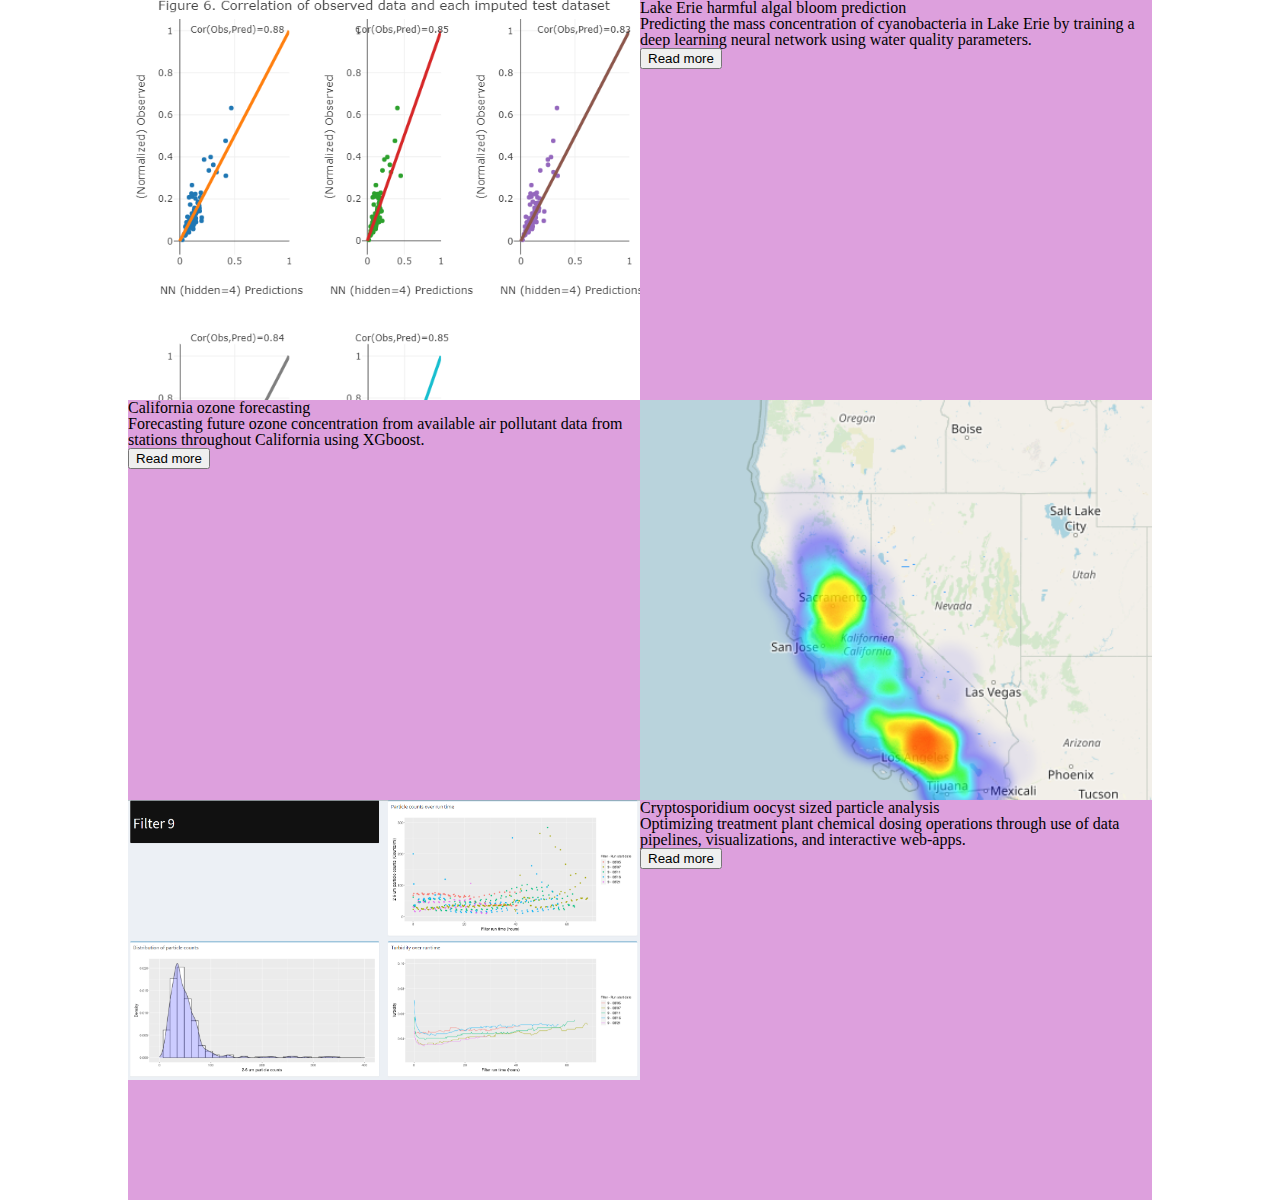
==== index.html @ 58772eba "update style sheet path" ====
<!DOCTYPE html>
<html lang="en">
<head>
    <meta charset="UTF-8">
    <meta http-equiv="X-UA-Compatible" content="IE=edge">
    <meta name="viewport" content="width=device-width, initial-scale=1.0">
    <title>Portfolio - Tarrik Quneibi</title>
    <!-- <link rel="icon" type="image/svg" href=""/> -->
    <link rel="stylesheet" href="./styles/css-reset.css">
    <link rel="stylesheet" href="./styles/style.css">
</head>

<body>
    <header></header>
    <div class="body-content">
        <div class="project-div">
            <div class="project-thumbnail">
                <img src="image/algae_cover_img.png"/>
            </div>
            <div class="project-description">
                <h1>Lake Erie harmful algal bloom prediction</h1>
                <h2>Predicting the mass concentration of cyanobacteria in Lake Erie by training a deep learning neural network using water quality parameters.</h2>
                <button type="button" onclick="document.location='pages/algal_bloom.html'">Read more</button>
            </div>
        </div>
        <div class="project-div">
            <div class="project-description">
                <h1>California ozone forecasting</h1>
                <h2>Forecasting future ozone concentration from available air pollutant data from stations throughout California using XGboost.</h2>
                <button type="button" onclick="document.location='pages/cali_o3_spat.html'">Read more</button>
            </div>
            <div class="project-thumbnail">
                <img src="image/ozone_cover_img.png"/>
            </div>
        </div>
        <div class="project-div">
            <div class="project-thumbnail">
                <img src="image/particle_cover_img.png" />
            </div>
            <div class="project-description">
                <h1>Cryptosporidium oocyst sized particle analysis</h1>
                <h2>Optimizing treatment plant chemical dosing operations through use of data pipelines, visualizations, and interactive web-apps.</h2>
                <button type="button" onclick="document.location='pages/particle_count_report.html'">Read more</button>
            </div>
        </div>
    </div>
</body>



</html>
---- styles/style.css ----
:root{
    --body-content-width: 100%;
    --project-div-width: 80%;
    --project-div-height: 25%;
    --project-thumbnail-min-dimension: 400px;
}

html {
    width: 100%;
    height: 100%;
}

body {
    width: 100%;
    height: 100%;
}
 
.body-content {
    width: var(--body-content-width);
    height: 100%;
    display: flex;
    flex-direction: column;
}

.project-div {
    min-height: var(--project-thumbnail-min-dimension);
    width: var(--project-div-width);
    height: var(--project-div-height);
    background-color: plum;
    margin: 0 auto;
    display: flex;
}

.project-thumbnail {
    min-height: var(--project-thumbnail-min-dimension);
    min-width: var(--project-thumbnail-min-dimension);
    width: calc( var(--body-content-width) / 2);
    height: 100%;
    overflow: hidden;
}

.project-thumbnail img {
    width: 100%
}

.project-description {
    width: calc( var(--body-content-width) / 2);
}

@media only screen and (max-width: 500px){
    :root{

    }
}
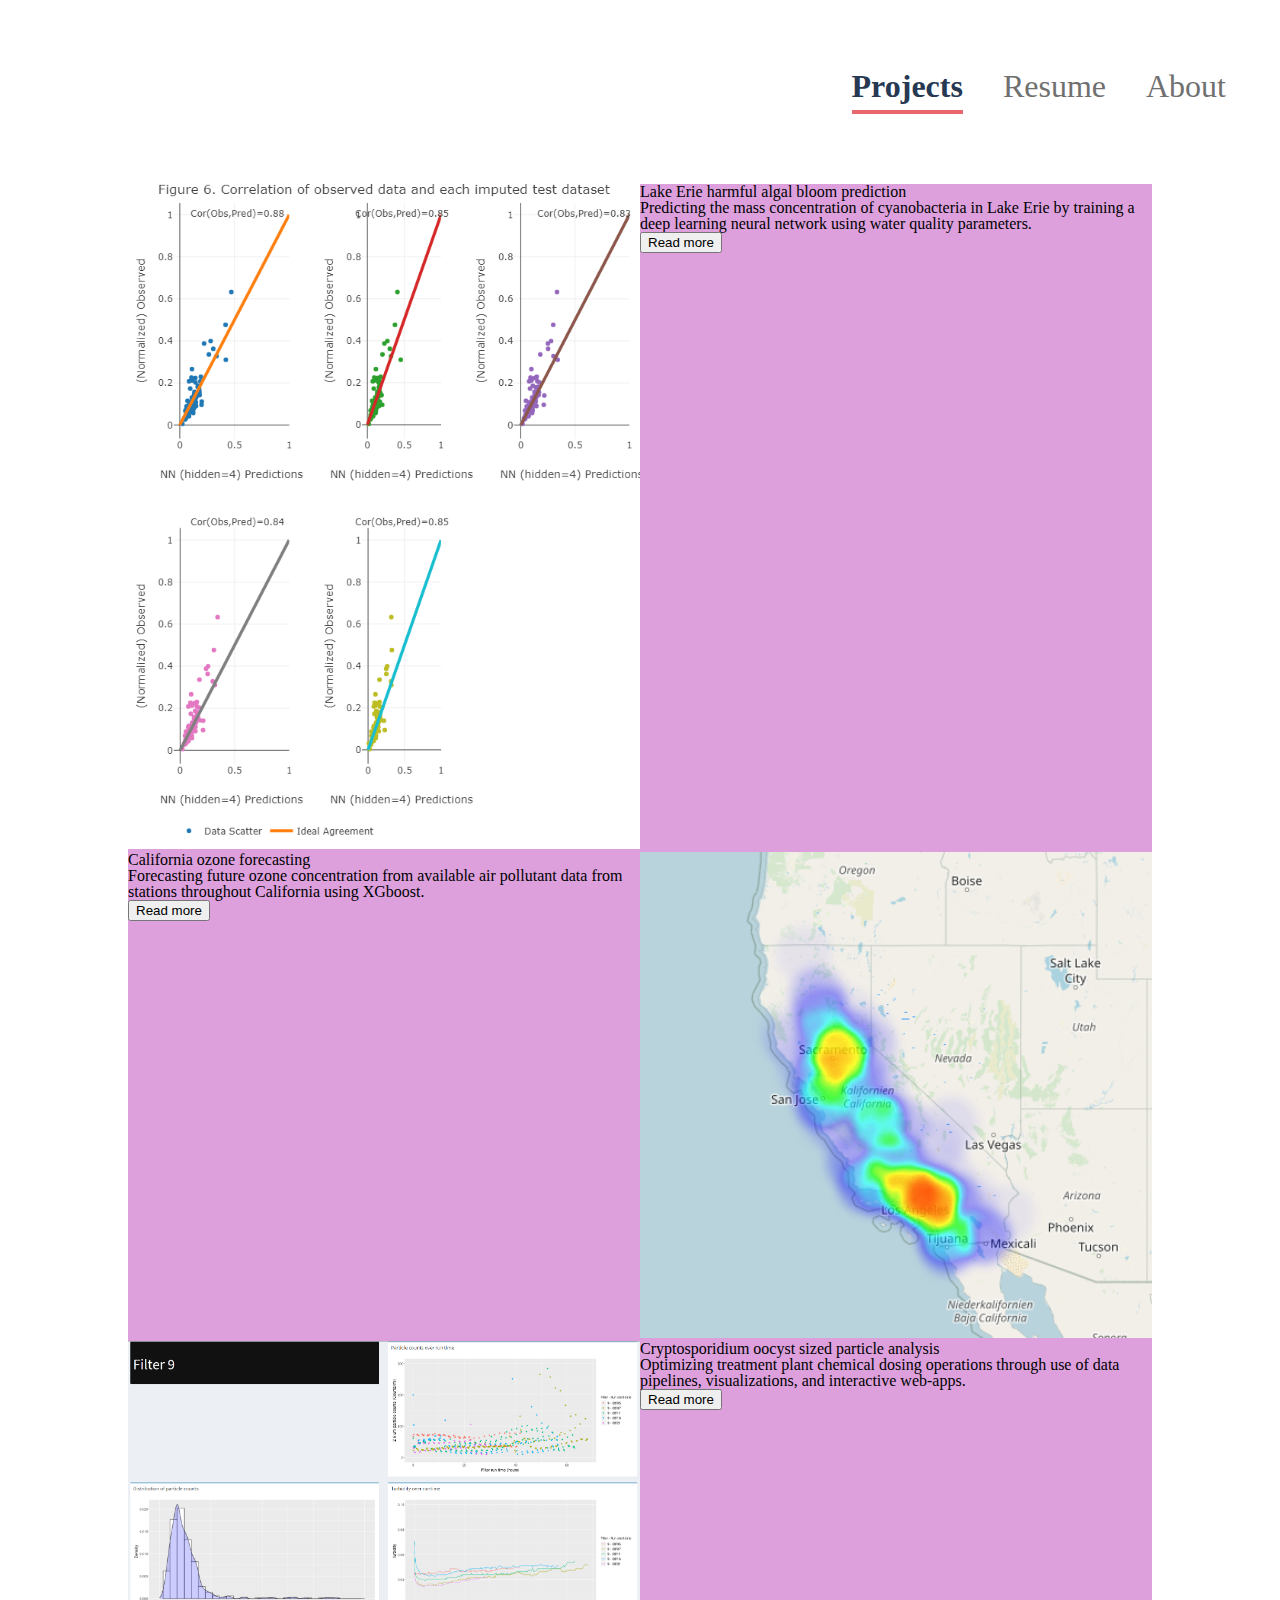
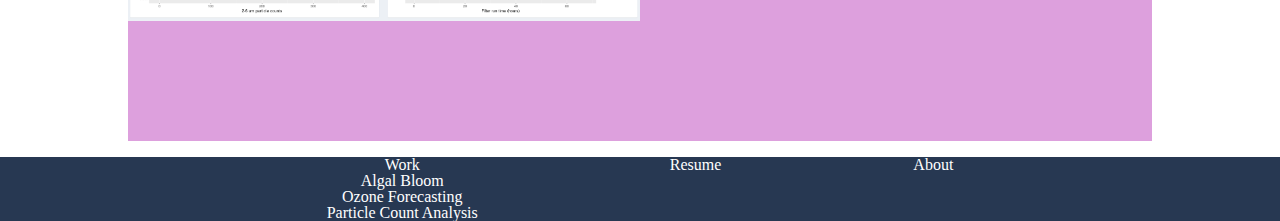
==== commit f931434f: "add nav start on footer" ====
--- a/index.html
+++ b/index.html
@@ -11,8 +11,13 @@
 </head>
 
 <body>
-    <header></header>
+    <nav>
+        <a class="nav-item nav-selected">Projects</a>
+        <a class="nav-item" href="./assets/Resume_TarrikQuneibi.pdf" target="_blank">Resume</a>
+        <a class="nav-item" href="./about.html">About</a>
+    </nav>
     <div class="body-content">
+        <div class="hero"></div>
         <div class="project-div">
             <div class="project-thumbnail">
                 <img src="image/algae_cover_img.png"/>
@@ -44,6 +49,19 @@
             </div>
         </div>
     </div>
+    <footer>
+        <div class="footer-top">
+            <div class="footer-projects">
+                <h1>Work</h1>
+                <a href="./pages/algal_bloom.html">Algal Bloom</a>
+                <a href="./pages/cali_o3_spat.html">Ozone Forecasting</a>
+                <a href="./pages/particle_count_report.html">Particle Count Analysis</a>
+            </div>
+            <a >Resume</a>
+            <a>About</a>
+        </div>
+        <div class="footer-bottom"></div>
+    </footer>
 </body>
 
 
--- a/styles/style.css
+++ b/styles/style.css
@@ -3,11 +3,38 @@
     --project-div-width: 80%;
     --project-div-height: 25%;
     --project-thumbnail-min-dimension: 400px;
+    --nav-padding: 6vh;
+    --nav-item-padding: .5rem;
 }
 
 html {
     width: 100%;
     height: 100%;
+}
+
+nav {
+    display: flex;
+    flex-direction: row;
+    padding: var(--nav-padding);
+    justify-content: flex-end;
+}
+
+nav a {
+    text-decoration: none;
+}
+
+.nav-item {
+    margin: 1rem 0 1rem 2.5rem;
+    padding-bottom: var(--nav-item-padding);
+    font-size: 2rem;
+    color: #707070;
+}
+
+.nav-selected {
+    font-weight: 700;
+    color: #273852;
+    border-bottom: .3rem solid #e8666d;
+    stroke-linecap: round;
 }
 
 body {
@@ -17,7 +44,6 @@
  
 .body-content {
     width: var(--body-content-width);
-    height: 100%;
     display: flex;
     flex-direction: column;
 }
@@ -47,6 +73,32 @@
     width: calc( var(--body-content-width) / 2);
 }
 
+footer {
+    width: 100vw;
+    margin-top: 1rem;
+    background-color: #273852;
+}
+
+.footer-top {
+    display: flex;
+    flex-direction: row;
+    justify-content: center;
+    gap: 12rem;
+    color: white;
+}
+
+.footer-projects {
+    display: flex;
+    flex-direction: column;
+    align-items: center;
+    color: white;
+}
+
+.footer-projects a {
+    color: white;
+    text-decoration: none;
+}
+
 @media only screen and (max-width: 500px){
     :root{
 
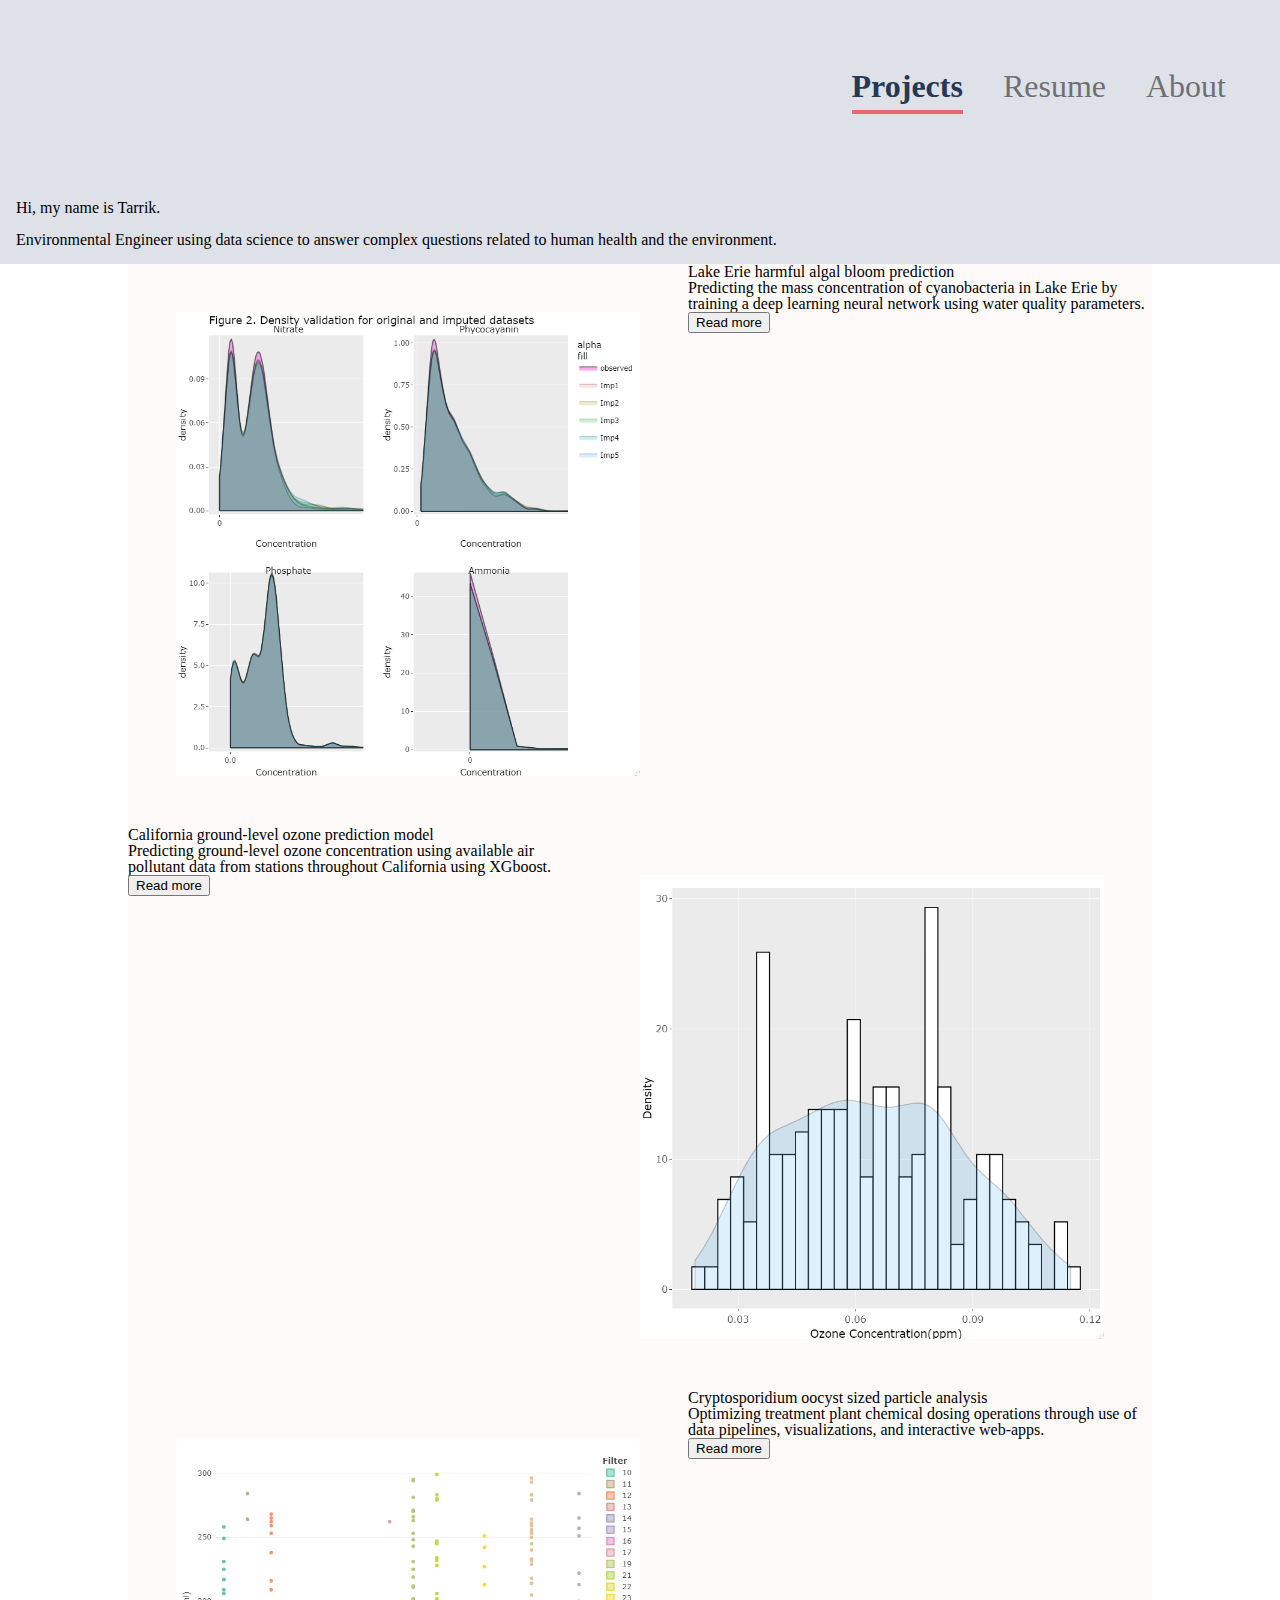
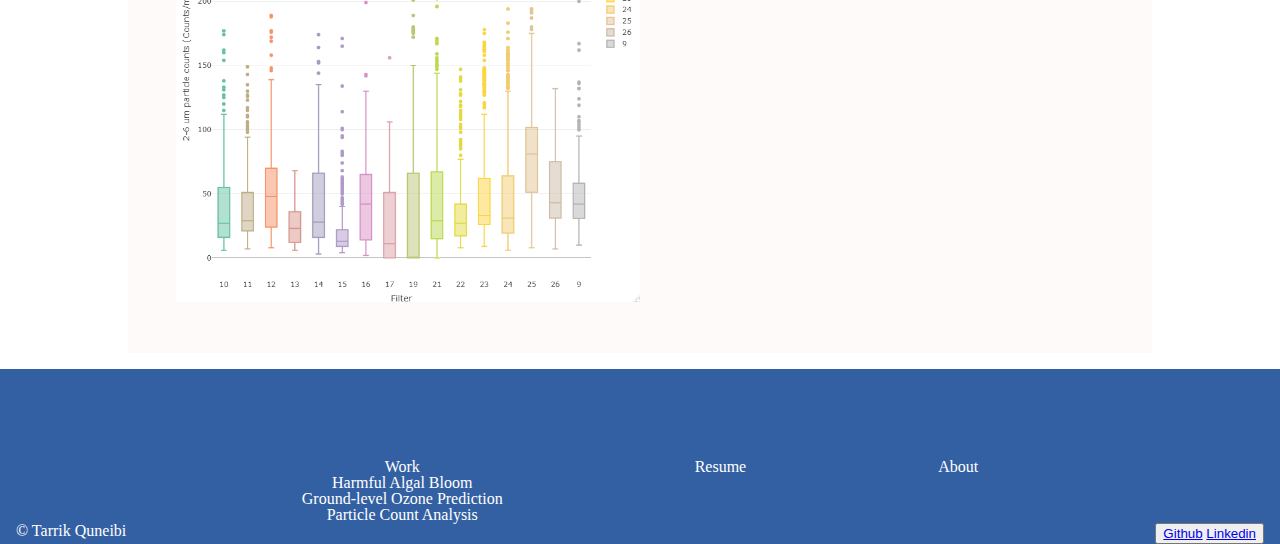
==== commit b1d616b3: "added footer, update images" ====
--- a/index.html
+++ b/index.html
@@ -17,10 +17,13 @@
         <a class="nav-item" href="./about.html">About</a>
     </nav>
     <div class="body-content">
-        <div class="hero"></div>
+        <div class="hero">
+            <h1>Hi, my name is Tarrik.</h1>
+            <h1>Environmental Engineer using data science to answer complex questions related to human health and the environment.</h1>
+        </div>
         <div class="project-div">
             <div class="project-thumbnail">
-                <img src="image/algae_cover_img.png"/>
+                <img src="image/algae_1.png"/>
             </div>
             <div class="project-description">
                 <h1>Lake Erie harmful algal bloom prediction</h1>
@@ -30,17 +33,17 @@
         </div>
         <div class="project-div">
             <div class="project-description">
-                <h1>California ozone forecasting</h1>
-                <h2>Forecasting future ozone concentration from available air pollutant data from stations throughout California using XGboost.</h2>
+                <h1>California ground-level ozone prediction model</h1>
+                <h2>Predicting ground-level ozone concentration using available air pollutant data from stations throughout California using XGboost.</h2>
                 <button type="button" onclick="document.location='pages/cali_o3_spat.html'">Read more</button>
             </div>
             <div class="project-thumbnail">
-                <img src="image/ozone_cover_img.png"/>
+                <img src="image/ozone_1.png"/>
             </div>
         </div>
         <div class="project-div">
             <div class="project-thumbnail">
-                <img src="image/particle_cover_img.png" />
+                <img src="image/particle_1.png" />
             </div>
             <div class="project-description">
                 <h1>Cryptosporidium oocyst sized particle analysis</h1>
@@ -53,14 +56,20 @@
         <div class="footer-top">
             <div class="footer-projects">
                 <h1>Work</h1>
-                <a href="./pages/algal_bloom.html">Algal Bloom</a>
-                <a href="./pages/cali_o3_spat.html">Ozone Forecasting</a>
+                <a href="./pages/algal_bloom.html">Harmful Algal Bloom</a>
+                <a href="./pages/cali_o3_spat.html">Ground-level Ozone Prediction</a>
                 <a href="./pages/particle_count_report.html">Particle Count Analysis</a>
             </div>
             <a >Resume</a>
             <a>About</a>
         </div>
-        <div class="footer-bottom"></div>
+        <div class="footer-bottom">
+            <p class="footer-text-color"> © Tarrik Quneibi </p>
+            <button>
+                <a href="https://github.com/tarrikq"> Github</a>
+                <a href="https://www.linkedin.com/in/tarrik-quneibi-7185471a8/"> Linkedin </a>
+            </button>
+        </div>
     </footer>
 </body>
 
--- a/styles/style.css
+++ b/styles/style.css
@@ -17,6 +17,7 @@
     flex-direction: row;
     padding: var(--nav-padding);
     justify-content: flex-end;
+    background-color: #dee2e8;
 }
 
 nav a {
@@ -37,6 +38,15 @@
     stroke-linecap: round;
 }
 
+.hero{
+    background-color: #dee2e8;
+    width: 100%;
+}
+
+.hero h1{
+    margin: 1rem 1rem 1rem 1rem;
+}
+
 body {
     width: 100%;
     height: 100%;
@@ -52,7 +62,7 @@
     min-height: var(--project-thumbnail-min-dimension);
     width: var(--project-div-width);
     height: var(--project-div-height);
-    background-color: plum;
+    background-color: #FFFAFA;
     margin: 0 auto;
     display: flex;
 }
@@ -63,6 +73,7 @@
     width: calc( var(--body-content-width) / 2);
     height: 100%;
     overflow: hidden;
+    margin: 3rem 3rem 3rem 3rem;
 }
 
 .project-thumbnail img {
@@ -73,10 +84,12 @@
     width: calc( var(--body-content-width) / 2);
 }
 
+
 footer {
     width: 100vw;
     margin-top: 1rem;
-    background-color: #273852;
+    background-color: #3360a3;
+    padding-top: 10vh;
 }
 
 .footer-top {
@@ -85,6 +98,13 @@
     justify-content: center;
     gap: 12rem;
     color: white;
+}
+
+.footer-bottom {
+    justify-content: space-between;
+    display: flex;
+    color: white;
+    margin: 0 1rem 0 1rem;
 }
 
 .footer-projects {
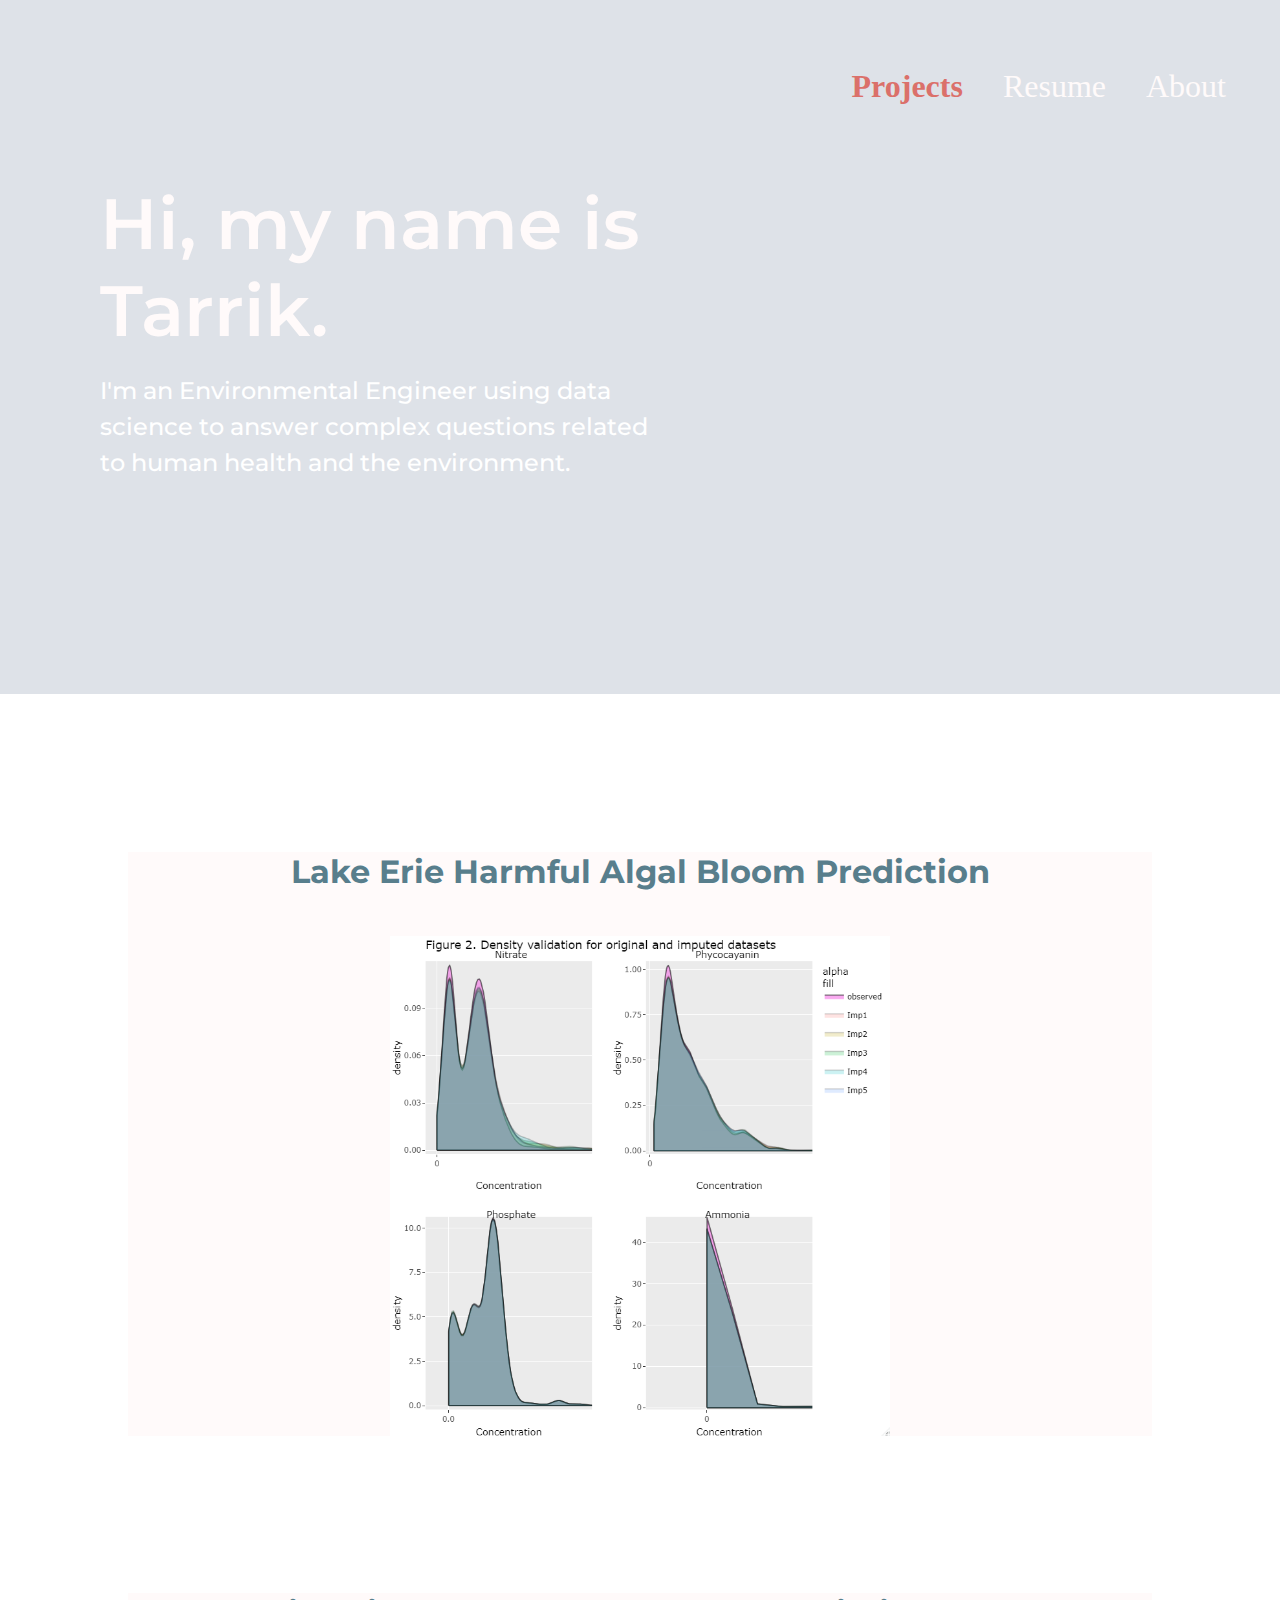
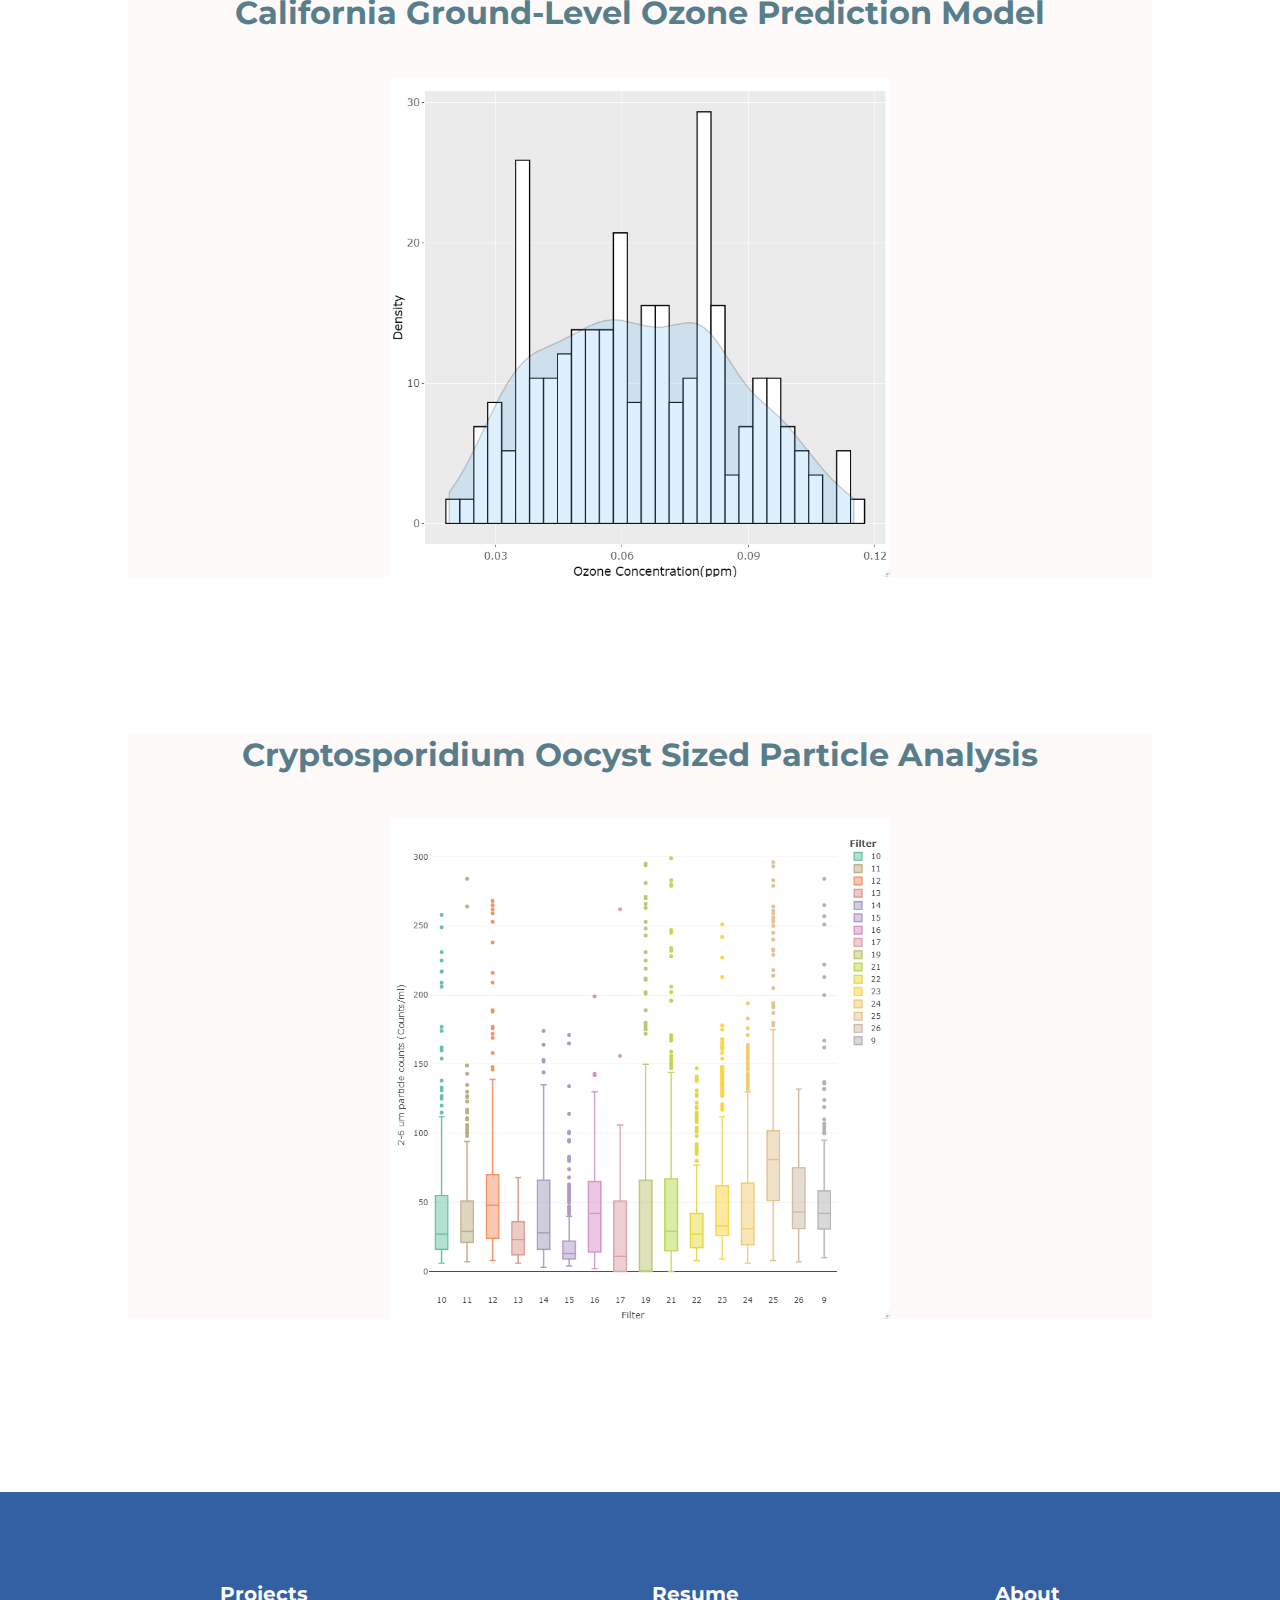
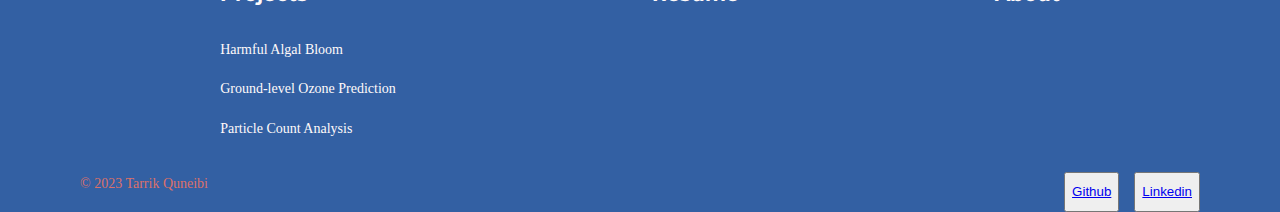
==== commit ff7f6eb0: "mvp done" ====
--- a/index.html
+++ b/index.html
@@ -8,6 +8,10 @@
     <!-- <link rel="icon" type="image/svg" href=""/> -->
     <link rel="stylesheet" href="./styles/css-reset.css">
     <link rel="stylesheet" href="./styles/style.css">
+    <link rel="preconnect" href="https://fonts.googleapis.com">
+    <link rel="preconnect" href="https://fonts.gstatic.com" crossorigin>
+    <link href="https://fonts.googleapis.com/css2?family=Work+Sans:wght@400;500&display=swap" rel="stylesheet">
+    <link href="https://fonts.googleapis.com/css2?family=Montserrat:wght@700&family=Work+Sans:wght@400;500&display=swap" rel="stylesheet">
 </head>
 
 <body>
@@ -18,61 +22,75 @@
     </nav>
     <div class="body-content">
         <div class="hero">
-            <h1>Hi, my name is Tarrik.</h1>
-            <h1>Environmental Engineer using data science to answer complex questions related to human health and the environment.</h1>
-        </div>
-        <div class="project-div">
-            <div class="project-thumbnail">
-                <img src="image/algae_1.png"/>
+            <div class="hero-header">
+                <h1>Hi, my name is Tarrik.</h1>
             </div>
-            <div class="project-description">
-                <h1>Lake Erie harmful algal bloom prediction</h1>
-                <h2>Predicting the mass concentration of cyanobacteria in Lake Erie by training a deep learning neural network using water quality parameters.</h2>
-                <button type="button" onclick="document.location='pages/algal_bloom.html'">Read more</button>
+            <div class="hero-subheader">
+                <h1>I'm an Environmental Engineer using data science to answer complex questions related to human health and the environment.</h1>
             </div>
         </div>
         <div class="project-div">
-            <div class="project-description">
-                <h1>California ground-level ozone prediction model</h1>
-                <h2>Predicting ground-level ozone concentration using available air pollutant data from stations throughout California using XGboost.</h2>
-                <button type="button" onclick="document.location='pages/cali_o3_spat.html'">Read more</button>
-            </div>
-            <div class="project-thumbnail">
-                <img src="image/ozone_1.png"/>
+            <h1>Lake Erie harmful algal bloom prediction</h1>
+            <div class="project-description-frame"> 
+                <img class="project-thumbnail" src="image/algae_1.png" />
+                <div class="project-sliding-content content-hidden">
+                    <div class="project-full-description">
+                        <h2>Predicting the mass concentration of cyanobacteria in Lake Erie by training a deep learning neural network using water quality parameters.</h2>
+                    </div>                    
+                    <button class="view-project-page-btn" type="button" onclick="document.location='pages/algal_bloom.html'">View full project</button>
+                </div>            
             </div>
         </div>
         <div class="project-div">
-            <div class="project-thumbnail">
-                <img src="image/particle_1.png" />
+            <h1>California ground-level ozone prediction model</h1>
+            <div class="project-description-frame">
+                <img class="project-thumbnail" src="image/ozone_1.png" />
+                <div class="project-sliding-content content-hidden">
+                    <div class="project-full-description">
+                        <h2>Predicting ground-level ozone concentration using available air pollutant data from stations throughout California using XGboost.</h2>
+                    </div>
+                    <button class="view-project-page-btn" type="button" onclick="document.location='pages/cali_o3_spat.html'">View full project</button>
+                </div>
             </div>
-            <div class="project-description">
-                <h1>Cryptosporidium oocyst sized particle analysis</h1>
-                <h2>Optimizing treatment plant chemical dosing operations through use of data pipelines, visualizations, and interactive web-apps.</h2>
-                <button type="button" onclick="document.location='pages/particle_count_report.html'">Read more</button>
+        </div>
+        <div class="project-div bottom-project-div">
+            <h1>Cryptosporidium oocyst sized particle analysis</h1>
+            <div class="project-description-frame">
+                <img class="project-thumbnail" src="image/particle_1.png" />
+                <div class="project-sliding-content content-hidden">
+                    <div class="project-full-description">
+                        <h2>Optimizing treatment plant chemical dosing operations through use of data pipelines, visualizations, and interactive web-apps.</h2>
+                    </div>
+                    <button class="view-project-page-btn" type="button" onclick="document.location='pages/particle_count_report.html'">View full project</button>
+                </div>
             </div>
         </div>
     </div>
     <footer>
         <div class="footer-top">
             <div class="footer-projects">
-                <h1>Work</h1>
-                <a href="./pages/algal_bloom.html">Harmful Algal Bloom</a>
-                <a href="./pages/cali_o3_spat.html">Ground-level Ozone Prediction</a>
-                <a href="./pages/particle_count_report.html">Particle Count Analysis</a>
+                <p>Projects</p>
+                <a class="footer-body-font" href="./pages/algal_bloom.html">Harmful Algal Bloom</a>
+                <a class="footer-body-font" href="./pages/cali_o3_spat.html">Ground-level Ozone Prediction</a>
+                <a class="footer-body-font" href="./pages/particle_count_report.html">Particle Count Analysis</a>
             </div>
-            <a >Resume</a>
-            <a>About</a>
+            <p>Resume</p>
+            <p>About</p>
         </div>
         <div class="footer-bottom">
-            <p class="footer-text-color"> © Tarrik Quneibi </p>
-            <button>
-                <a href="https://github.com/tarrikq"> Github</a>
-                <a href="https://www.linkedin.com/in/tarrik-quneibi-7185471a8/"> Linkedin </a>
-            </button>
+            <p> © 2023 Tarrik Quneibi </p>
+            <div class="social-media-buttons">
+                <button>
+                    <a href="https://github.com/tarrikq"> Github</a>
+                </button>
+                <button>
+                    <a href="https://www.linkedin.com/in/tarrik-quneibi-7185471a8/"> Linkedin </a>
+                </button>
+            </div>
         </div>
     </footer>
 </body>
 
-
+<script src="./scripts/slider.js"></script>
 
 </html>--- a/styles/style.css
+++ b/styles/style.css
@@ -5,6 +5,7 @@
     --project-thumbnail-min-dimension: 400px;
     --nav-padding: 6vh;
     --nav-item-padding: .5rem;
+    --project-frame-dimension: 500px;
 }
 
 html {
@@ -20,6 +21,7 @@
     background-color: #dee2e8;
 }
 
+
 nav a {
     text-decoration: none;
 }
@@ -28,34 +30,111 @@
     margin: 1rem 0 1rem 2.5rem;
     padding-bottom: var(--nav-item-padding);
     font-size: 2rem;
-    color: #707070;
+    color: #fffafa;
 }
 
 .nav-selected {
     font-weight: 700;
-    color: #273852;
-    border-bottom: .3rem solid #e8666d;
+    color: #db706a;
     stroke-linecap: round;
 }
 
+.about-me-nav{
+    background-color: #FFFAFA;
+}
+
+.about-nav-text{
+    color: #585858;
+}
+
 .hero{
+    padding: 0 0 213px;
     background-color: #dee2e8;
     width: 100%;
 }
-
-.hero h1{
-    margin: 1rem 1rem 1rem 1rem;
-}
-
+.hero-header{
+    width: 563px;
+    height: 158px;
+    flex-grow: 0;
+    margin: 0 0 0 100px;
+    font-family: Montserrat;
+    font-size: 71px;
+    font-weight: 600;
+    font-stretch: normal;
+    font-style: normal;
+    line-height: normal;
+    letter-spacing: normal;
+    text-align: left;
+    color: #fffafa;
+}
+
+.hero-subheader{
+    width: 552px;
+    height: 108px;
+    flex-grow: 0;
+    margin: 35px 11px 0 100px;
+    font-family: Montserrat;
+    font-size: 24px;
+    font-weight: 500;
+    font-stretch: normal;
+    font-style: normal;
+    line-height: 1.5;
+    letter-spacing: normal;
+    text-align: left;
+    color: #fff;
+}
+
+.project-description-frame {
+    width: var(--project-frame-dimension);
+    height: var(--project-frame-dimension);
+    position: relative;
+    overflow: hidden;
+  }
+
+.project-div h1{
+    font-family: Montserrat;
+    font-size: 32px;
+    font-weight: bold;
+    font-stretch: normal;
+    font-style: normal;
+    line-height: normal;
+    letter-spacing: normal;
+    text-align: center;
+    color: #587e8c;
+    text-transform: capitalize;
+}
+
+.project-div h2{
+    font-family: Montserrat;
+    font-size: 20px;
+    margins: 200 0 200 0;
+    font-weight: bold;
+    font-stretch: normal;
+    font-style: normal;
+    line-height: normal;
+    letter-spacing: normal;
+    text-align: center;
+    color: #fffafa;
+}
+
+h3{
+
+}
 body {
     width: 100%;
     height: 100%;
 }
  
+body p{
+    padding-bottom: 1rem;
+}
+
 .body-content {
     width: var(--body-content-width);
     display: flex;
     flex-direction: column;
+    justify-content: center;
+    align-items: center;
 }
 
 .project-div {
@@ -63,60 +142,165 @@
     width: var(--project-div-width);
     height: var(--project-div-height);
     background-color: #FFFAFA;
-    margin: 0 auto;
-    display: flex;
+    display: flex;
+    flex-direction: column;
+    gap: 5vh;
+    align-items: center;
+    margin: 17.5vh 0 0 0;
+}
+
+.bottom-project-div{
+    margin-bottom: 17.5vh;
 }
 
 .project-thumbnail {
-    min-height: var(--project-thumbnail-min-dimension);
-    min-width: var(--project-thumbnail-min-dimension);
-    width: calc( var(--body-content-width) / 2);
+    width: 100%;
     height: 100%;
-    overflow: hidden;
-    margin: 3rem 3rem 3rem 3rem;
-}
+}
+
+.project-sliding-content {
+    position: absolute;
+    top: 0px;
+    left: 0px;
+    transition: transform 300ms ease-in-out;
+    height: var(--project-frame-dimension);
+    width: var(--project-frame-dimension);
+    z-index: 1;
+  }
+
+.content-hidden {
+    transform: translate(0px, var(--project-frame-dimension));
+  }
+
+.project-full-description {
+    width: var(--project-frame-dimension);
+    height: calc(var(--project-frame-dimension) * 0.9);
+    background-color: rgba(61, 61, 61, 0.5);
+    display: flex;
+    align-items: center;
+    justify-content: center;
+  }
+
+  .project-full-description * {
+    margin: auto 10%;
+    text-align: center;
+    color: #fffafa;
+  }
+  
+.view-project-page-btn {
+    width: var(--project-frame-dimension);
+    height: calc(var(--project-frame-dimension) * 0.1);
+    cursor: pointer;
+    background-color: rgba(37, 37, 37, 0.75);
+    color: #fffafa;
+    border: none;
+    text-transform: uppercase;
+  }
 
 .project-thumbnail img {
     width: 100%
 }
-
-.project-description {
+.about-me-div{
+    display: flex;
+    min-height: var(--project-thumbnail-min-dimension);
+    width: var(--project-div-width);
+    height: var(--project-div-height);
+    background-color: #FFFAFA;
+    margin: 0 auto;
+    justify-content: center;
+}
+
+.about-description {
     width: calc( var(--body-content-width) / 2);
+    margin: auto 10%;
+    font-family: WorkSans;
+    font-size: 14px;
+    font-weight: normal;
+    font-stretch: normal;
+    font-style: normal;
+    line-height: 1.67;
+    letter-spacing: normal;
+    text-align: left;
+    color: #585858;
 }
 
 
 footer {
+    max-width: 100vw;
     width: 100vw;
     margin-top: 1rem;
     background-color: #3360a3;
     padding-top: 10vh;
 }
 
+.footer-body-font{
+    font-family: WorkSans;
+    font-size: 14px;
+    font-weight: normal;
+    font-stretch: normal;
+    font-style: normal;
+    line-height: 1.67;
+    letter-spacing: normal;
+    text-align: left;
+    color: #fffafa;
+}
+
 .footer-top {
+    max-width: 100vw;
+    width: 100vw;
     display: flex;
     flex-direction: row;
     justify-content: center;
-    gap: 12rem;
-    color: white;
+    gap: 20vw;
 }
 
 .footer-bottom {
+    max-width: 100vw;
+    width: 100vw;
     justify-content: space-between;
     display: flex;
-    color: white;
-    margin: 0 1rem 0 1rem;
+    font-family: WorkSans;
+    font-size: 14px;
+    font-weight: normal;
+    font-stretch: normal;
+    font-style: normal;
+    line-height: 1.67;
+    letter-spacing: normal;
+    text-align: left;
+    color: #db706a;
+}
+
+.footer-bottom p {
+    margin-left: 5rem;
+}
+
+.social-media-buttons {
+    display: flex;
+    gap: 15px;
+    margin-right: 5rem;
 }
 
 .footer-projects {
     display: flex;
     flex-direction: column;
-    align-items: center;
-    color: white;
+    gap: 1rem;
+    margin: 0 0 2rem 0;
 }
 
 .footer-projects a {
-    color: white;
     text-decoration: none;
+}
+
+.footer-top p{
+    font-family: Montserrat;
+    font-size: 20px;
+    margin: 200 0 200 0;
+    font-weight: bold;
+    font-stretch: normal;
+    font-style: normal;
+    line-height: normal;
+    letter-spacing: normal;
+    color: #fffafa;
 }
 
 @media only screen and (max-width: 500px){
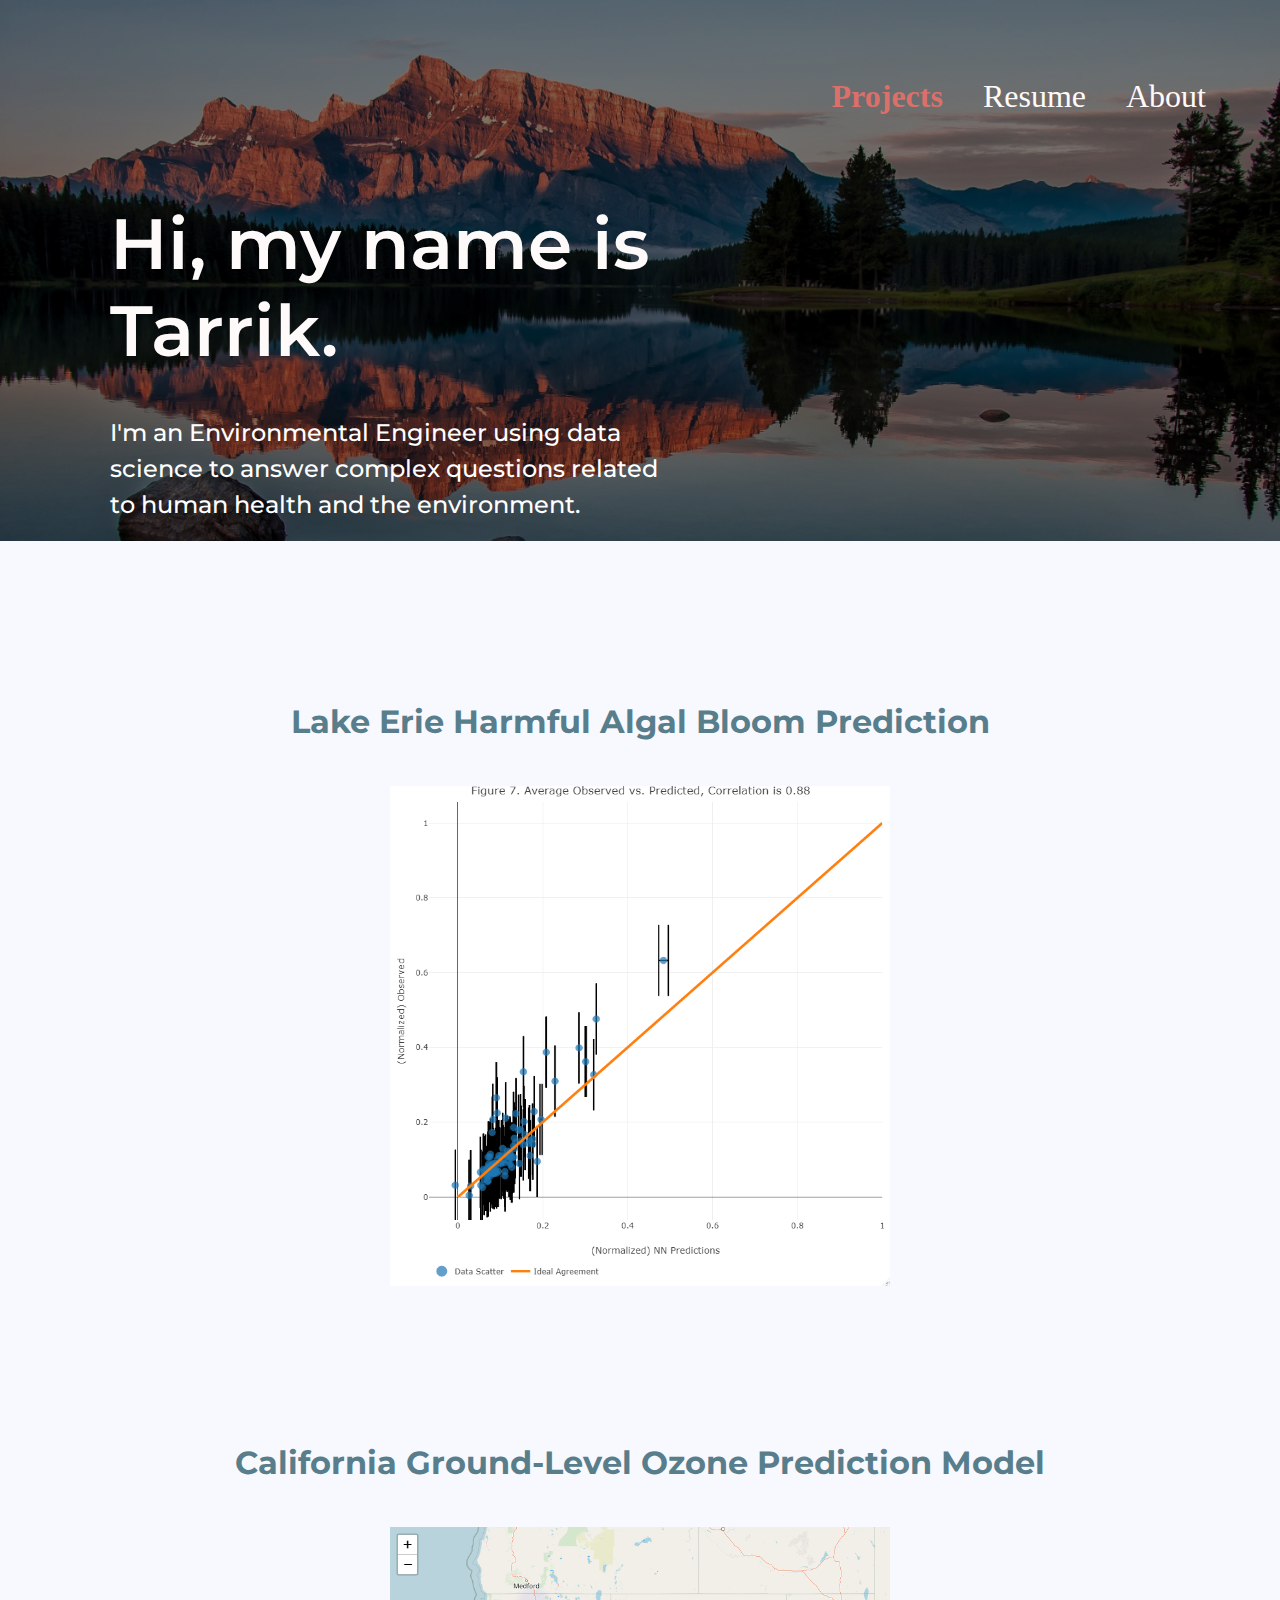
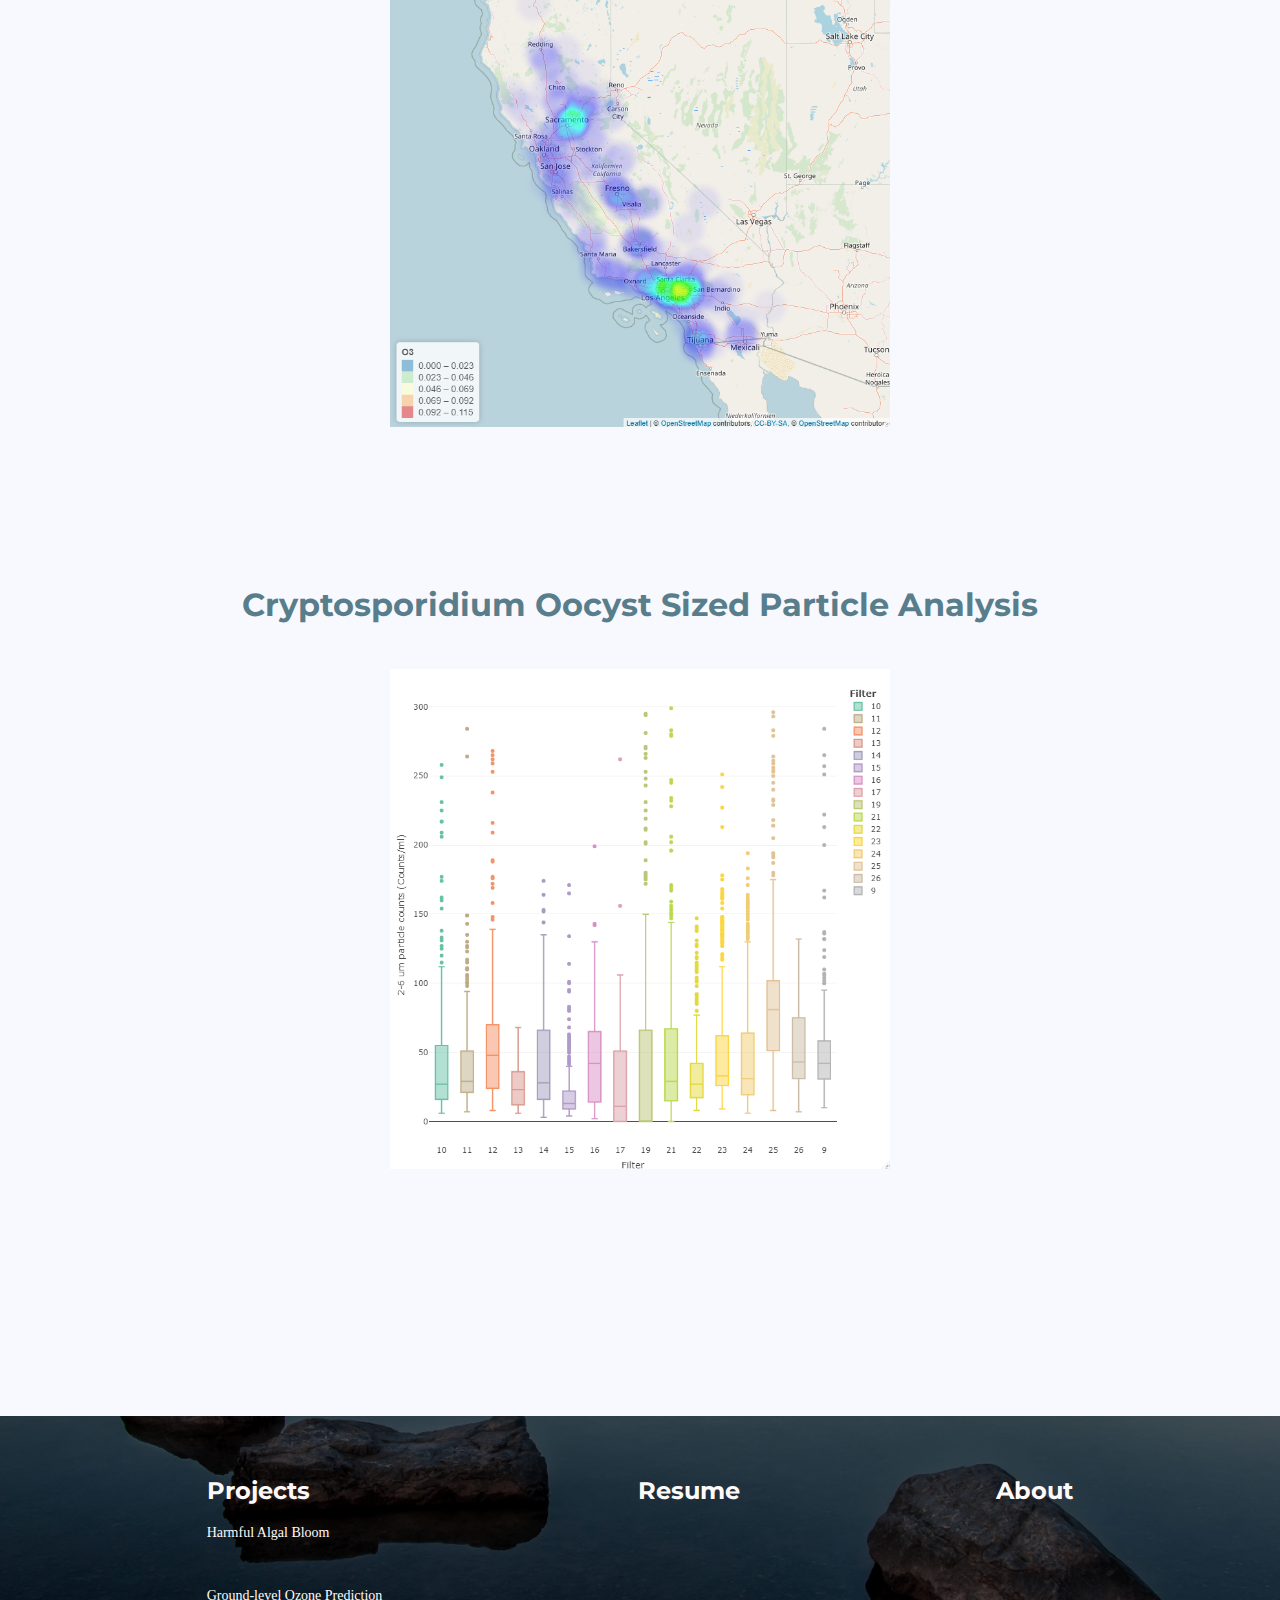
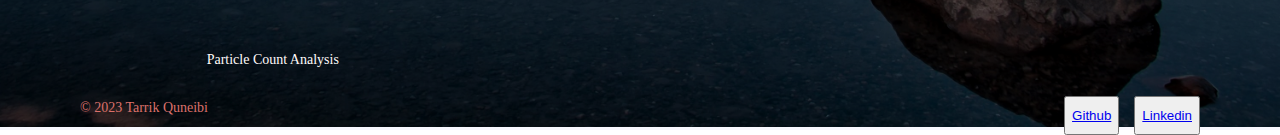
==== commit e298639e: "nav in footer. background for hero and footer." ====
--- a/index.html
+++ b/index.html
@@ -15,13 +15,14 @@
 </head>
 
 <body>
-    <nav>
-        <a class="nav-item nav-selected">Projects</a>
-        <a class="nav-item" href="./assets/Resume_TarrikQuneibi.pdf" target="_blank">Resume</a>
-        <a class="nav-item" href="./about.html">About</a>
-    </nav>
     <div class="body-content">
         <div class="hero">
+            <img class="hero-background" src="image/hero_image_top.jpg" style="width:100%"; />
+            <nav class="index-nav">
+                <a class="nav-item nav-selected">Projects</a>
+                <a class="nav-item" href="./assets/Resume_TarrikQuneibi.pdf" target="_blank">Resume</a>
+                <a class="nav-item" href="./about.html">About</a>
+            </nav>
             <div class="hero-header">
                 <h1>Hi, my name is Tarrik.</h1>
             </div>
@@ -32,7 +33,7 @@
         <div class="project-div">
             <h1>Lake Erie harmful algal bloom prediction</h1>
             <div class="project-description-frame"> 
-                <img class="project-thumbnail" src="image/algae_1.png" />
+                <img class="project-thumbnail" src="image/algae_3.png" />
                 <div class="project-sliding-content content-hidden">
                     <div class="project-full-description">
                         <h2>Predicting the mass concentration of cyanobacteria in Lake Erie by training a deep learning neural network using water quality parameters.</h2>
@@ -44,7 +45,7 @@
         <div class="project-div">
             <h1>California ground-level ozone prediction model</h1>
             <div class="project-description-frame">
-                <img class="project-thumbnail" src="image/ozone_1.png" />
+                <img class="project-thumbnail" src="image/ozone_2.png" />
                 <div class="project-sliding-content content-hidden">
                     <div class="project-full-description">
                         <h2>Predicting ground-level ozone concentration using available air pollutant data from stations throughout California using XGboost.</h2>
@@ -67,15 +68,16 @@
         </div>
     </div>
     <footer>
+        <img class="footer-background" src="image/hero_image_bottom.jpg" style="width:100%"; />
         <div class="footer-top">
             <div class="footer-projects">
-                <p>Projects</p>
+                <a class="footer-nav">Projects</a>
                 <a class="footer-body-font" href="./pages/algal_bloom.html">Harmful Algal Bloom</a>
                 <a class="footer-body-font" href="./pages/cali_o3_spat.html">Ground-level Ozone Prediction</a>
                 <a class="footer-body-font" href="./pages/particle_count_report.html">Particle Count Analysis</a>
             </div>
-            <p>Resume</p>
-            <p>About</p>
+            <a class="footer-nav" href="./assets/Resume_TarrikQuneibi.pdf" target="_blank">Resume</a>
+            <a class="footer-nav" href="./about.html">About</a>
         </div>
         <div class="footer-bottom">
             <p> © 2023 Tarrik Quneibi </p>
--- a/styles/style.css
+++ b/styles/style.css
@@ -14,15 +14,23 @@
 }
 
 nav {
+
     display: flex;
     flex-direction: row;
     padding: var(--nav-padding);
     justify-content: flex-end;
-    background-color: #dee2e8;
-}
-
+
+}
+
+.index-nav{
+    top: 10px;
+    right: 20px;
+    position: absolute;
+
+}
 
 nav a {
+
     text-decoration: none;
 }
 
@@ -40,7 +48,7 @@
 }
 
 .about-me-nav{
-    background-color: #FFFAFA;
+    background-color: #F8F8FF;
 }
 
 .about-nav-text{
@@ -48,11 +56,18 @@
 }
 
 .hero{
-    padding: 0 0 213px;
-    background-color: #dee2e8;
-    width: 100%;
-}
+    overflow: hidden;
+    width: 100%;
+    position: relative;
+}
+
+.hero-background{
+    filter: brightness(50%);
+}
+
 .hero-header{
+    top: 200px;
+    left: 10px;
     width: 563px;
     height: 158px;
     flex-grow: 0;
@@ -66,9 +81,12 @@
     letter-spacing: normal;
     text-align: left;
     color: #fffafa;
+    position: absolute;
 }
 
 .hero-subheader{
+    top: 380px;
+    left: 10px;
     width: 552px;
     height: 108px;
     flex-grow: 0;
@@ -82,6 +100,7 @@
     letter-spacing: normal;
     text-align: left;
     color: #fff;
+    position: absolute;
 }
 
 .project-description-frame {
@@ -135,13 +154,16 @@
     flex-direction: column;
     justify-content: center;
     align-items: center;
+    background-color: #F8F8FF;
+
+    
 }
 
 .project-div {
     min-height: var(--project-thumbnail-min-dimension);
     width: var(--project-div-width);
     height: var(--project-div-height);
-    background-color: #FFFAFA;
+    background-color: #F8F8FF;
     display: flex;
     flex-direction: column;
     gap: 5vh;
@@ -205,7 +227,6 @@
     min-height: var(--project-thumbnail-min-dimension);
     width: var(--project-div-width);
     height: var(--project-div-height);
-    background-color: #FFFAFA;
     margin: 0 auto;
     justify-content: center;
 }
@@ -227,10 +248,15 @@
 
 footer {
     max-width: 100vw;
-    width: 100vw;
-    margin-top: 1rem;
-    background-color: #3360a3;
+    width: 100%;
     padding-top: 10vh;
+    position: relative;
+    background-color: #F8F8FF;
+
+}
+
+.footer-background{
+    filter: brightness(50%);
 }
 
 .footer-body-font{
@@ -243,18 +269,24 @@
     letter-spacing: normal;
     text-align: left;
     color: #fffafa;
+    margin: 1rem 0 1rem 0;
+    padding-bottom: var(--nav-item-padding);
 }
 
 .footer-top {
+    top: 150px;
     max-width: 100vw;
-    width: 100vw;
+    width: 100%;
     display: flex;
     flex-direction: row;
     justify-content: center;
     gap: 20vw;
+    position:absolute;
 }
 
 .footer-bottom {
+    position: absolute;
+    top: 370px;
     max-width: 100vw;
     width: 100vw;
     justify-content: space-between;
@@ -283,7 +315,6 @@
 .footer-projects {
     display: flex;
     flex-direction: column;
-    gap: 1rem;
     margin: 0 0 2rem 0;
 }
 
@@ -291,9 +322,10 @@
     text-decoration: none;
 }
 
-.footer-top p{
-    font-family: Montserrat;
-    font-size: 20px;
+
+.footer-nav{
+    font-family: Montserrat;
+    font-size: 24px;
     margin: 200 0 200 0;
     font-weight: bold;
     font-stretch: normal;
@@ -301,7 +333,9 @@
     line-height: normal;
     letter-spacing: normal;
     color: #fffafa;
-}
+    text-decoration: none;
+}
+
 
 @media only screen and (max-width: 500px){
     :root{
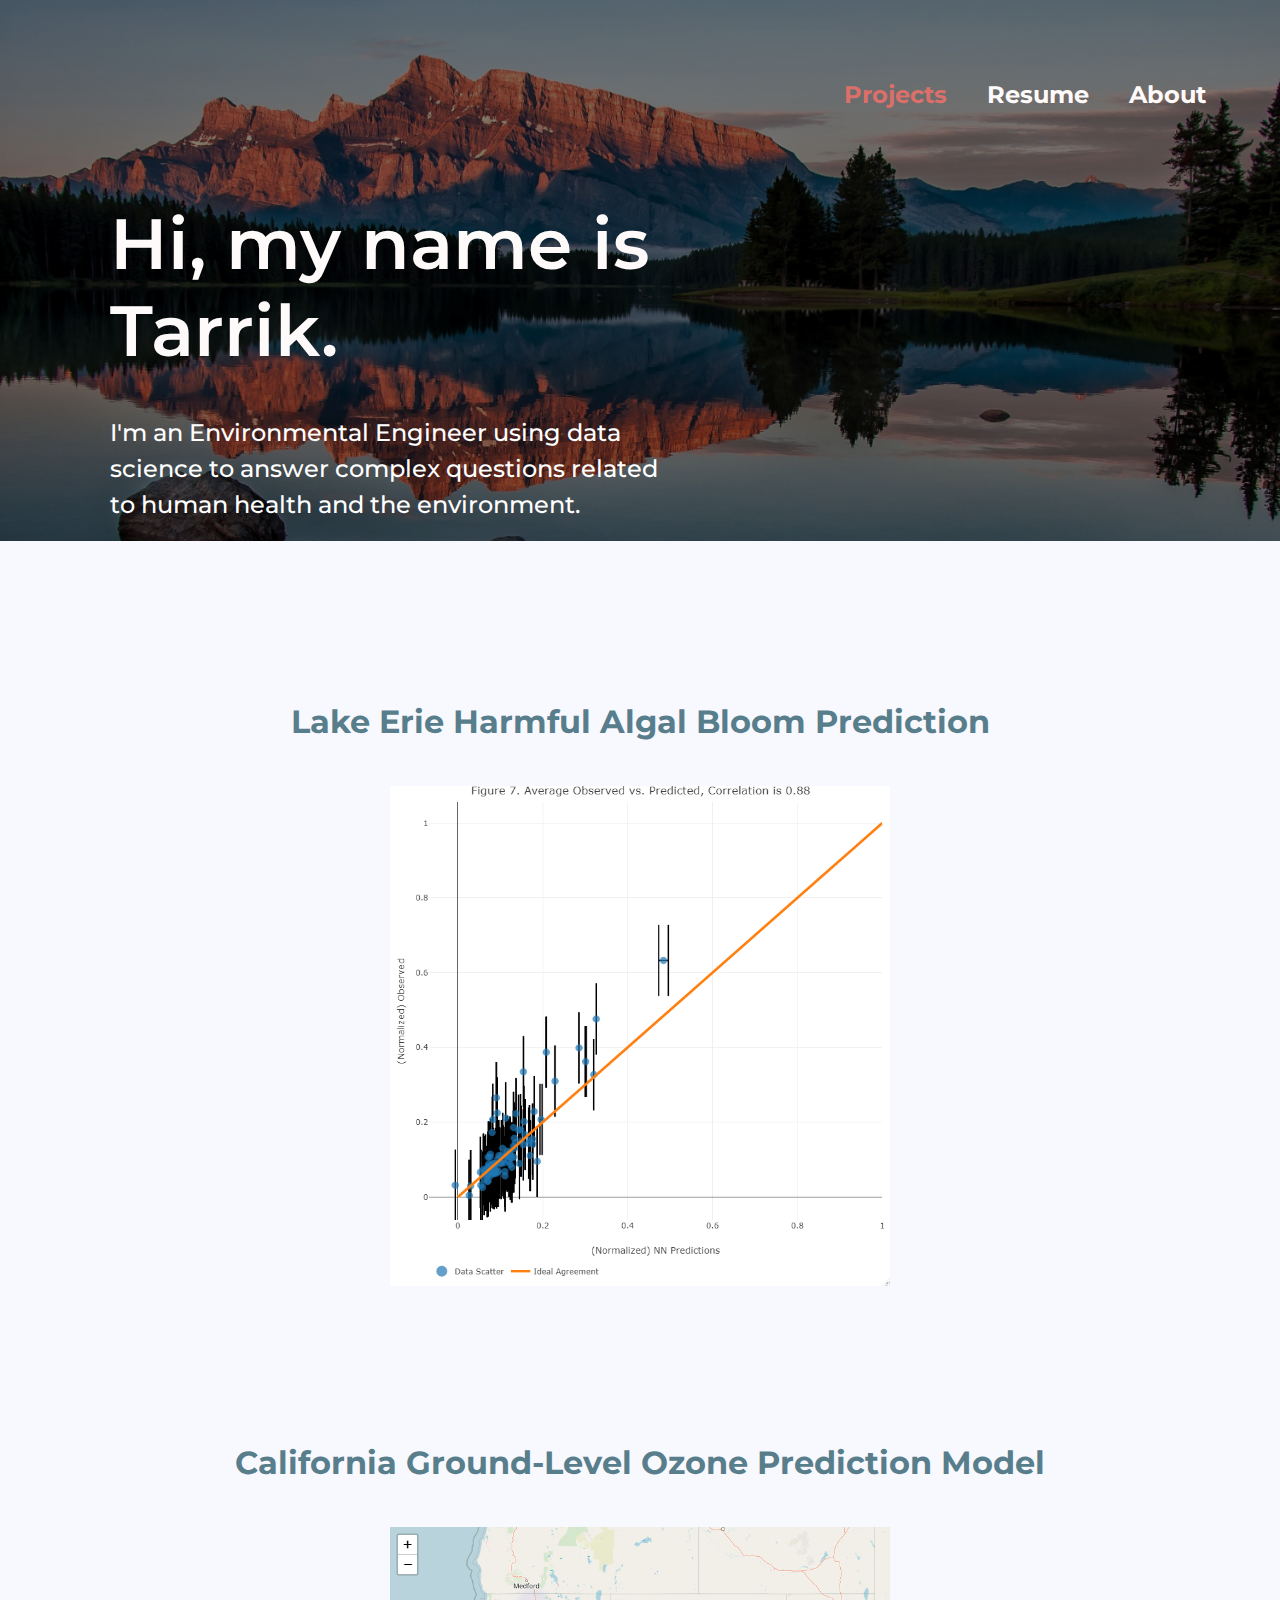
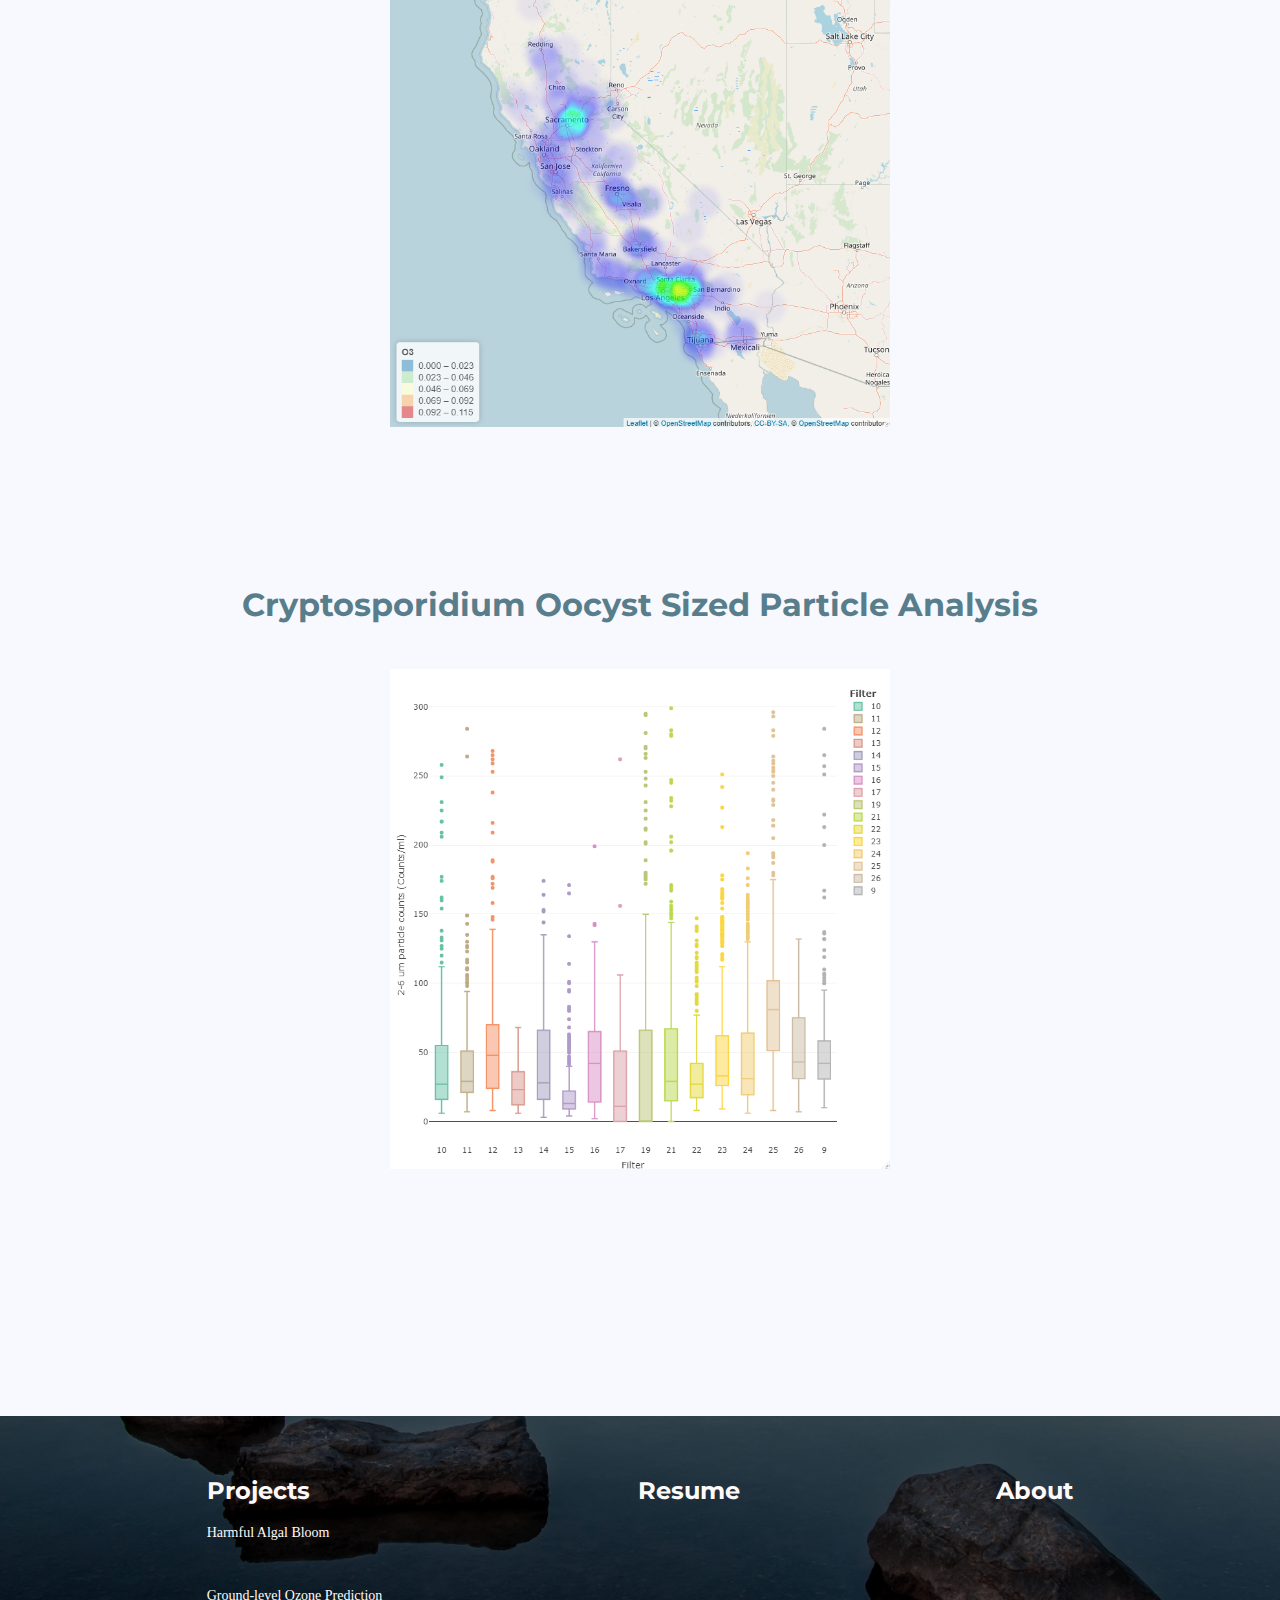
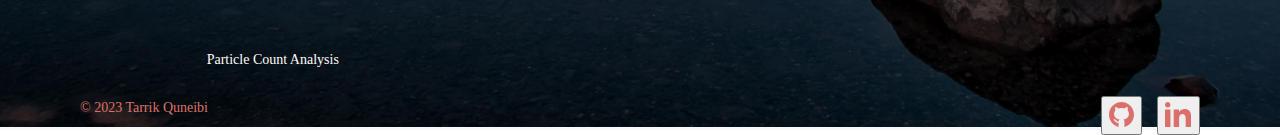
==== commit a3e22527: "added svgs for links in footer" ====
--- a/index.html
+++ b/index.html
@@ -83,10 +83,14 @@
             <p> © 2023 Tarrik Quneibi </p>
             <div class="social-media-buttons">
                 <button>
-                    <a href="https://github.com/tarrikq"> Github</a>
+                    <a href="https://github.com/tarrikq"> 
+                        <img src="./assets/038-github-1.svg">
+                    </a>
                 </button>
                 <button>
-                    <a href="https://www.linkedin.com/in/tarrik-quneibi-7185471a8/"> Linkedin </a>
+                    <a href="https://www.linkedin.com/in/tarrik-quneibi-7185471a8/"> 
+                        <img src="./assets/white-linkedin-1.svg">
+                    </a>
                 </button>
             </div>
         </div>
--- a/styles/style.css
+++ b/styles/style.css
@@ -39,6 +39,14 @@
     padding-bottom: var(--nav-item-padding);
     font-size: 2rem;
     color: #fffafa;
+      font-family: Montserrat;
+  font-size: 24px;
+  font-weight: bold;
+  font-stretch: normal;
+  font-style: normal;
+  line-height: normal;
+  letter-spacing: normal;
+  text-align: left;
 }
 
 .nav-selected {
@@ -337,6 +345,7 @@
 }
 
 
+
 @media only screen and (max-width: 500px){
     :root{
 
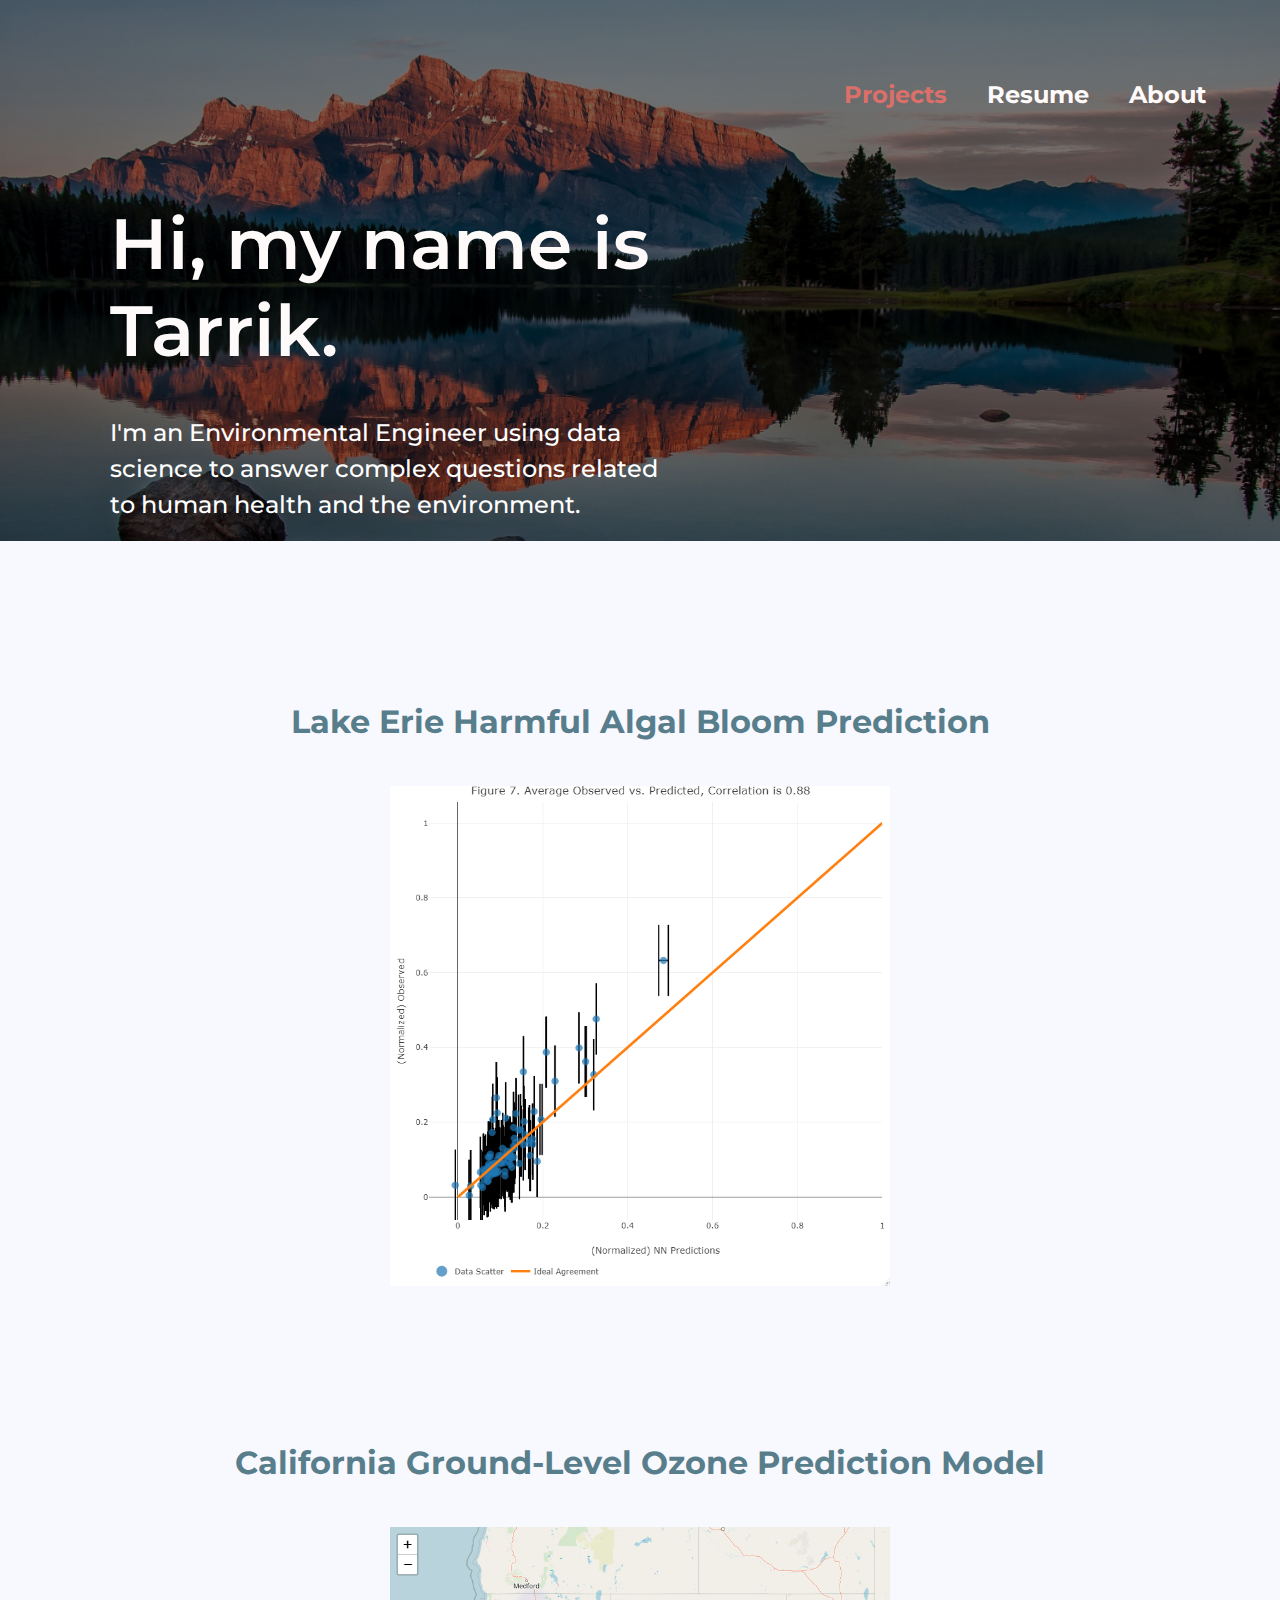
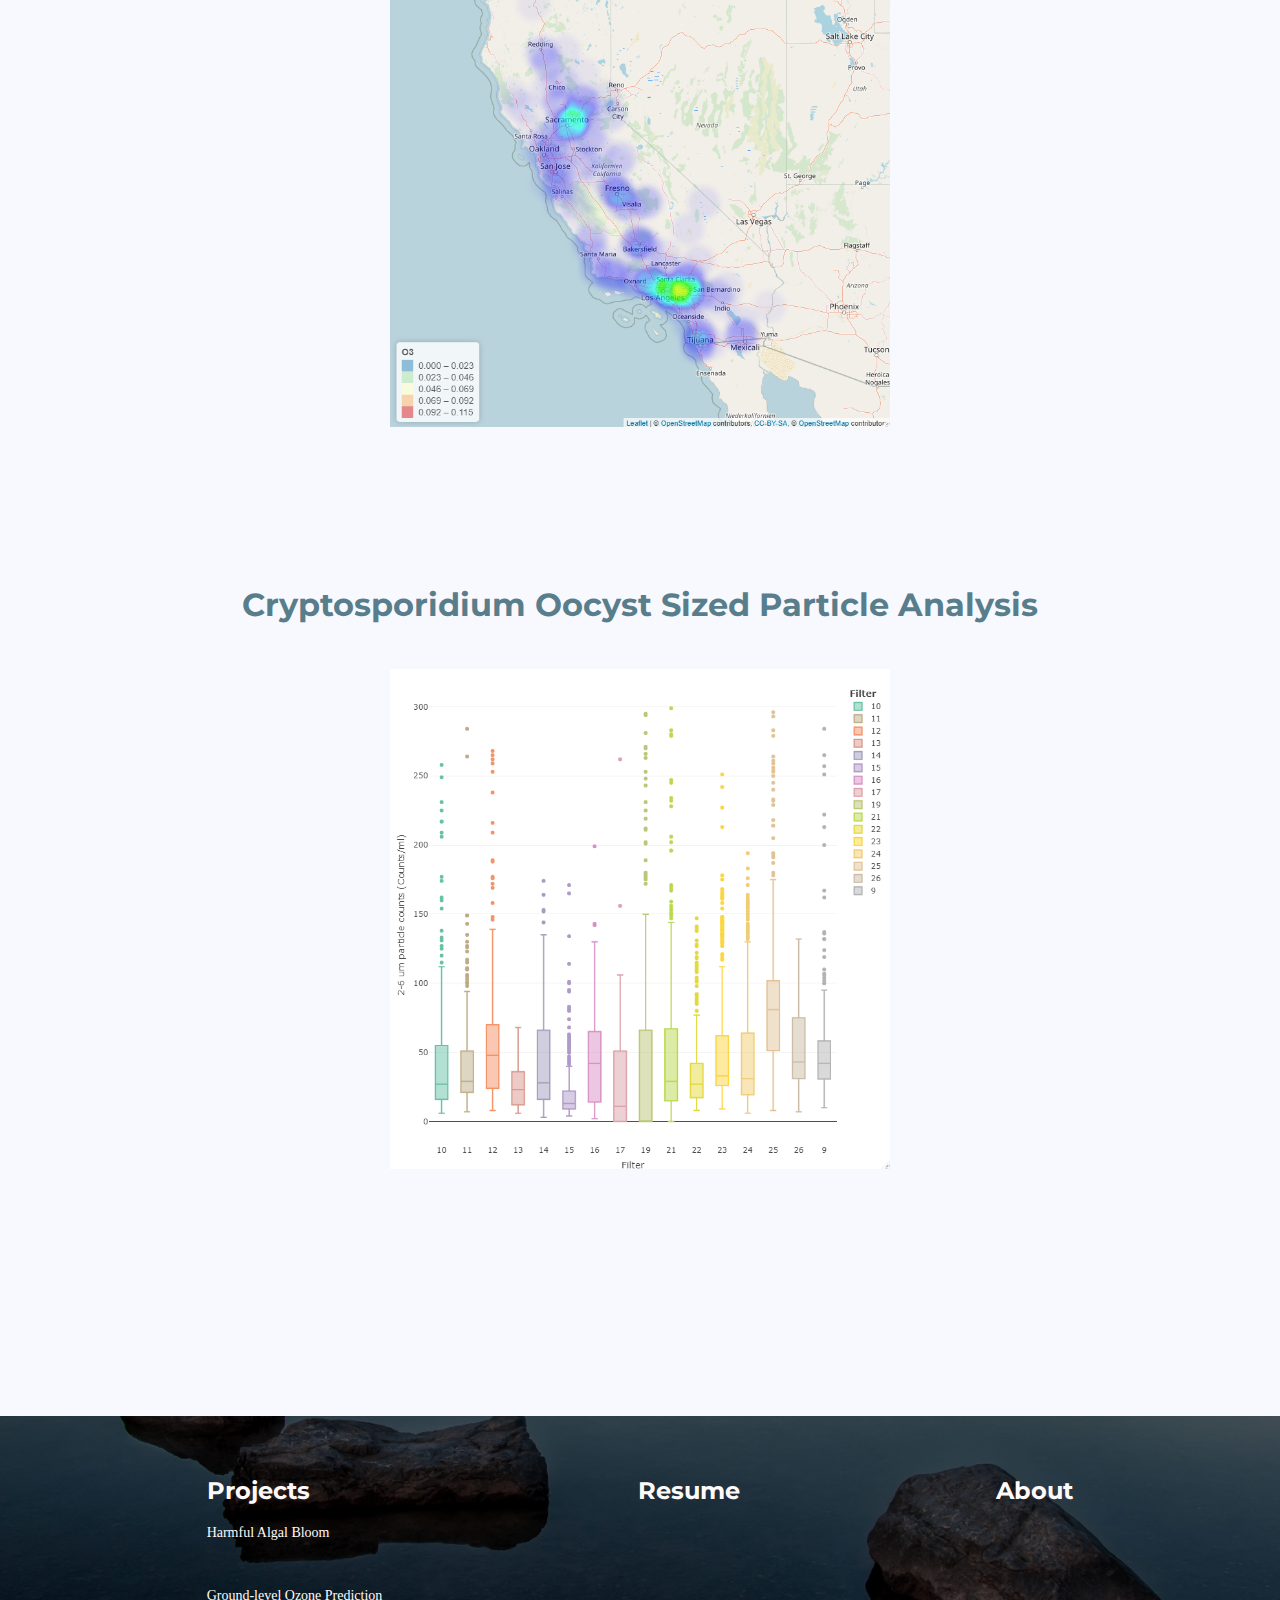
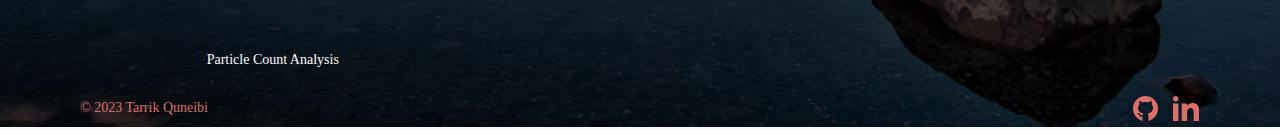
==== commit cb912c8e: "svg button update" ====
--- a/index.html
+++ b/index.html
@@ -82,16 +82,15 @@
         <div class="footer-bottom">
             <p> © 2023 Tarrik Quneibi </p>
             <div class="social-media-buttons">
-                <button>
+
                     <a href="https://github.com/tarrikq"> 
                         <img src="./assets/038-github-1.svg">
                     </a>
-                </button>
-                <button>
+
                     <a href="https://www.linkedin.com/in/tarrik-quneibi-7185471a8/"> 
                         <img src="./assets/white-linkedin-1.svg">
                     </a>
-                </button>
+
             </div>
         </div>
     </footer>
